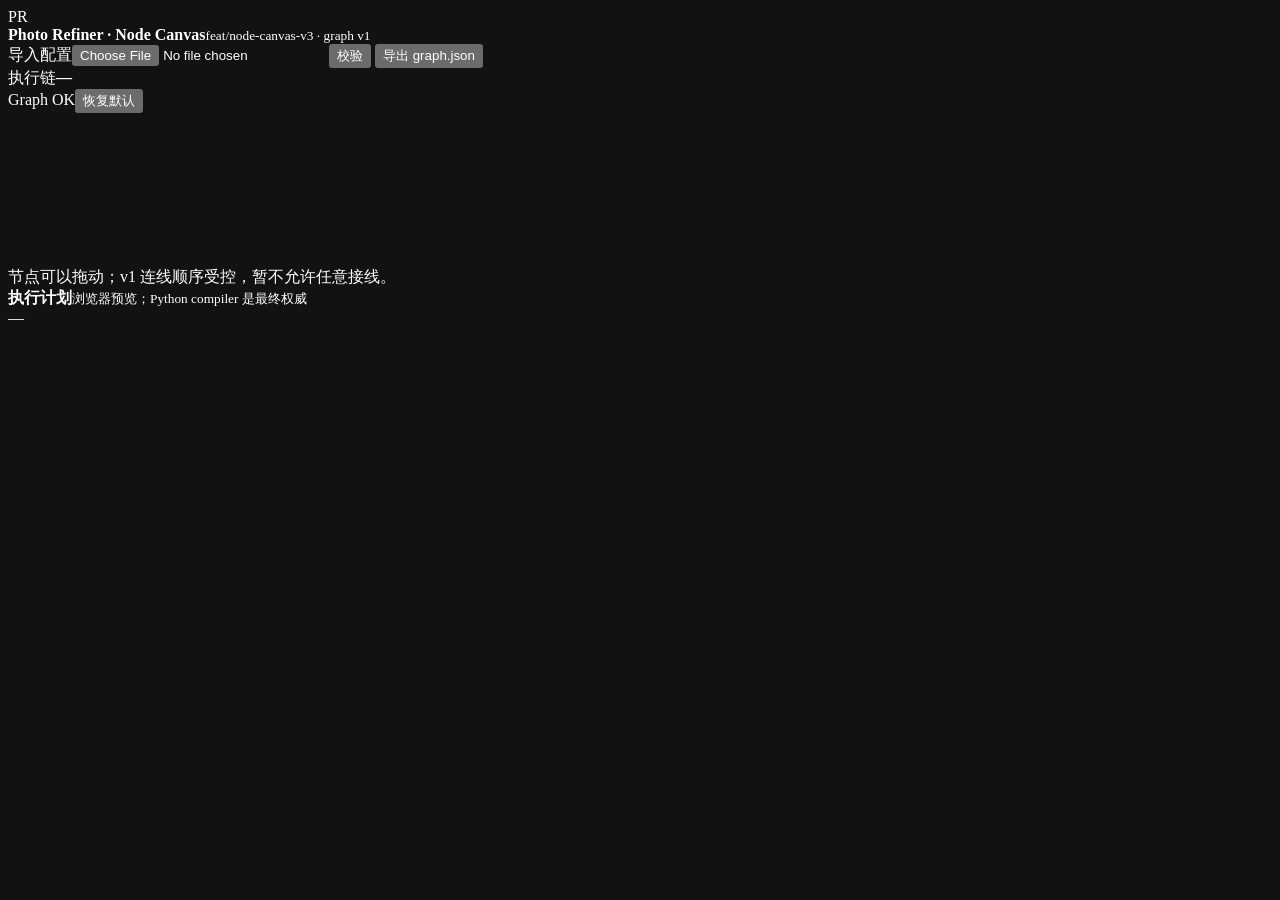
==== plugin/assets/node-canvas/index.html @ 80390dd8 "Bundle Node Canvas index.html in plugin assets" ====
<!doctype html>
<html lang="zh-CN">
<head>
  <meta charset="utf-8">
  <meta name="viewport" content="width=device-width,initial-scale=1">
  <meta name="color-scheme" content="dark">
  <title>Photo Refiner · Node Canvas</title>
  <link rel="stylesheet" href="styles.css">
</head>
<body>
  <div class="aurora"></div>
  <header class="topbar glass">
    <div class="brand">
      <span class="brand-mark">PR</span>
      <div><b>Photo Refiner · Node Canvas</b><small>feat/node-canvas-v3 · graph v1</small></div>
    </div>
    <div class="toolbar">
      <label class="file-btn">导入配置<input id="importConfig" type="file" accept="application/json,.json"></label>
      <button id="validateBtn">校验</button>
      <button id="exportBtn" class="primary">导出 graph.json</button>
    </div>
  </header>

  <main>
    <section class="summary glass">
      <div><span>执行链</span><strong id="planLine">—</strong></div>
      <div class="summary-actions"><span id="validationBadge" class="badge ok">Graph OK</span><button id="resetBtn" class="ghost">恢复默认</button></div>
    </section>

    <section id="canvas" class="canvas glass" aria-label="Node workflow canvas">
      <svg id="edges" class="edges" aria-hidden="true"></svg>
      <div id="nodes"></div>
      <div class="canvas-hint">节点可以拖动；v1 连线顺序受控，暂不允许任意接线。</div>
    </section>

    <section class="plan-panel glass">
      <div class="panel-head"><div><b>执行计划</b><small>浏览器预览；Python compiler 是最终权威</small></div><span id="planHash" class="mono">—</span></div>
      <ol id="planSteps"></ol>
    </section>
  </main>

  <template id="nodeTemplate">
    <article class="node glass-node">
      <header class="node-head"><span class="node-index"></span><div class="node-title"><b></b><small></small></div><span class="node-state"></span></header>
      <div class="node-body"></div>
    </article>
  </template>

  <script src="app.js"></script>
</body>
</html>
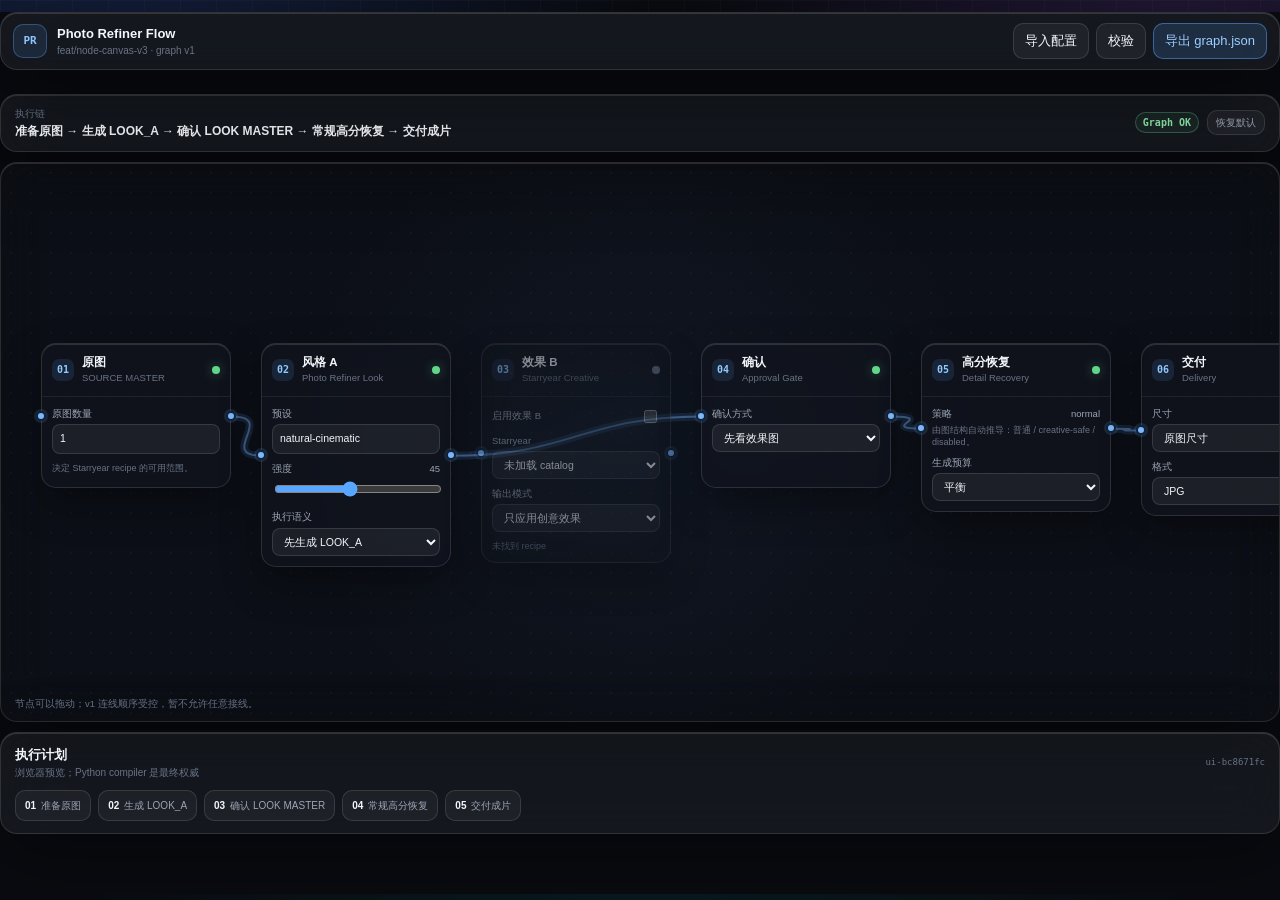
==== commit e0c1faff: "Rename canvas UI to Photo Refiner Flow" ====
--- a/plugin/assets/node-canvas/index.html
+++ b/plugin/assets/node-canvas/index.html
@@ -4,7 +4,7 @@
   <meta charset="utf-8">
   <meta name="viewport" content="width=device-width,initial-scale=1">
   <meta name="color-scheme" content="dark">
-  <title>Photo Refiner · Node Canvas</title>
+  <title>Photo Refiner Flow</title>
   <link rel="stylesheet" href="styles.css">
 </head>
 <body>
@@ -12,7 +12,7 @@
   <header class="topbar glass">
     <div class="brand">
       <span class="brand-mark">PR</span>
-      <div><b>Photo Refiner · Node Canvas</b><small>feat/node-canvas-v3 · graph v1</small></div>
+      <div><b>Photo Refiner Flow</b><small>feat/node-canvas-v3 · graph v1</small></div>
     </div>
     <div class="toolbar">
       <label class="file-btn">导入配置<input id="importConfig" type="file" accept="application/json,.json"></label>
--- a/plugin/assets/node-canvas/styles.css
+++ b/plugin/assets/node-canvas/styles.css
@@ -0,0 +1,2 @@
+:root{color-scheme:dark;--bg:#090b10;--ink:#f4f6fb;--muted:#9ca5b5;--faint:#697386;--line:rgba(255,255,255,.12);--glass:rgba(255,255,255,.055);--glass2:rgba(255,255,255,.085);--blue:#58a6ff;--cyan:#55d6d0;--purple:#b28dff;--green:#61d68a;--orange:#f2b66d;--danger:#ff7c70;--shadow:0 22px 70px rgba(0,0,0,.42);--sans:-apple-system,BlinkMacSystemFont,"SF Pro Text","PingFang SC","Segoe UI",sans-serif;--mono:ui-monospace,"SF Mono",Menlo,monospace}
+*{box-sizing:border-box}html,body{margin:0;min-height:100%;background:var(--bg);color:var(--ink);font:13px/1.5 var(--sans)}button,select,input{font:inherit;color:inherit}.aurora{position:fixed;inset:0;z-index:-2;background:radial-gradient(850px 520px at 9% -10%,rgba(63,117,255,.22),transparent 65%),radial-gradient(760px 480px at 92% 4%,rgba(162,91,255,.16),transparent 65%),radial-gradient(900px 580px at 50% 110%,rgba(0,195,185,.10),transparent 64%),var(--bg)}.aurora:after{content:"";position:absolute;inset:0;background-image:linear-gradient(rgba(255,255,255,.022) 1px,transparent 1px),linear-gradient(90deg,rgba(255,255,255,.022) 1px,transparent 1px);background-size:36px 36px;mask-image:linear-gradient(#000,transparent 92%)}.glass{border:1px solid var(--line);background:var(--glass);backdrop-filter:blur(25px) saturate(150%);-webkit-backdrop-filter:blur(25px) saturate(150%);box-shadow:inset 0 1px 0 rgba(255,255,255,.13),var(--shadow);border-radius:17px}.topbar{position:sticky;z-index:20;top:12px;max-width:1360px;margin:12px auto 0;padding:10px 12px;display:flex;align-items:center;justify-content:space-between;gap:12px}.brand{display:flex;align-items:center;gap:10px}.brand-mark{width:34px;height:34px;border:1px solid rgba(88,166,255,.34);border-radius:10px;display:grid;place-items:center;color:#8cc4ff;background:rgba(88,166,255,.12);font:700 11px var(--mono)}.brand b{display:block}.brand small,.panel-head small{display:block;color:var(--faint);font-size:10px}.toolbar{display:flex;gap:7px;align-items:center}.toolbar button,.file-btn,.ghost{border:1px solid var(--line);background:rgba(255,255,255,.05);border-radius:10px;padding:7px 11px;cursor:pointer}.file-btn input{display:none}.toolbar .primary{border-color:rgba(88,166,255,.48);background:rgba(88,166,255,.16);color:#9dceff}button:hover,.file-btn:hover{background:rgba(255,255,255,.09)}main{max-width:1360px;margin:0 auto;padding:14px 0 60px}.summary{margin:10px 0;padding:11px 14px;display:flex;justify-content:space-between;align-items:center;gap:10px}.summary span{color:var(--faint);font-size:10px;display:block}.summary strong{font-size:12px}.summary-actions{display:flex;align-items:center;gap:8px}.badge{padding:4px 7px;border-radius:999px;border:1px solid var(--line);font:600 10px var(--mono)}.badge.ok{color:#8ce7aa;border-color:rgba(97,214,138,.34);background:rgba(97,214,138,.08)}.badge.bad{color:#ff9b91;border-color:rgba(255,124,112,.35);background:rgba(255,124,112,.08)}.ghost{padding:4px 8px;color:var(--muted);font-size:10px}.canvas{height:560px;position:relative;overflow:auto;background:linear-gradient(rgba(255,255,255,.018),rgba(255,255,255,.018)),radial-gradient(circle at center,rgba(88,166,255,.045),transparent 50%)}.canvas:before{content:"";position:absolute;inset:0;background-image:radial-gradient(circle,rgba(255,255,255,.12) 1px,transparent 1.2px);background-size:20px 20px;opacity:.26;pointer-events:none}.edges{position:absolute;inset:0;width:1300px;height:560px;overflow:visible;pointer-events:none}.edge{fill:none;stroke:rgba(120,172,240,.46);stroke-width:2}.edge-glow{fill:none;stroke:rgba(88,166,255,.14);stroke-width:8}.node{position:absolute;width:190px;min-height:145px;border:1px solid var(--line);border-radius:15px;background:rgba(17,20,29,.82);backdrop-filter:blur(20px);box-shadow:inset 0 1px 0 rgba(255,255,255,.13),0 16px 38px rgba(0,0,0,.35);user-select:none}.node.dragging{box-shadow:0 22px 52px rgba(0,0,0,.5),0 0 0 1px rgba(88,166,255,.45)}.node.disabled{opacity:.52}.node-head{display:flex;align-items:center;gap:8px;padding:10px;border-bottom:1px solid rgba(255,255,255,.07);cursor:grab}.node-index{width:22px;height:22px;border-radius:7px;background:rgba(88,166,255,.12);color:#91c9ff;display:grid;place-items:center;font:700 10px var(--mono)}.node-title{flex:1;min-width:0}.node-title b{display:block;font-size:11.5px}.node-title small{display:block;color:var(--faint);font-size:9.5px}.node-state{width:8px;height:8px;border-radius:50%;background:var(--green);box-shadow:0 0 12px rgba(97,214,138,.45)}.node.disabled .node-state{background:var(--faint);box-shadow:none}.node-body{padding:10px}.field{margin-bottom:8px}.field:last-child{margin-bottom:0}.field label{display:flex;align-items:center;justify-content:space-between;color:var(--muted);font-size:9.5px;margin-bottom:3px}.field select,.field input[type=number],.field input[type=text]{width:100%;border:1px solid var(--line);background:rgba(255,255,255,.055);border-radius:8px;padding:6px 7px;outline:none;font-size:10.5px}.field select:focus,.field input:focus{border-color:rgba(88,166,255,.6)}.field input[type=range]{width:100%;accent-color:var(--blue)}.hint{color:var(--faint);font-size:9px;line-height:1.35}.port{position:absolute;top:50%;width:10px;height:10px;border-radius:50%;background:#79b9ff;border:2px solid #172234;transform:translateY(-50%);box-shadow:0 0 0 2px rgba(88,166,255,.15)}.port.in{left:-6px}.port.out{right:-6px}.canvas-hint{position:absolute;left:14px;bottom:10px;color:var(--faint);font-size:9.5px;pointer-events:none}.plan-panel{margin-top:10px;padding:12px 14px}.panel-head{display:flex;justify-content:space-between;align-items:center}.mono{font:9px var(--mono);color:var(--faint);max-width:240px;white-space:nowrap;overflow:hidden;text-overflow:ellipsis}.plan-panel ol{margin:10px 0 0;padding:0;list-style:none;display:flex;gap:7px;flex-wrap:wrap}.plan-panel li{border:1px solid var(--line);border-radius:10px;background:rgba(255,255,255,.045);padding:7px 9px;font-size:10px;color:var(--muted)}.plan-panel li strong{color:var(--ink);font-weight:650;margin-right:5px}.plan-panel li.wait{border-color:rgba(242,182,109,.35);background:rgba(242,182,109,.07)}@media(max-width:900px){.topbar,main{margin-left:10px;margin-right:10px}.topbar{align-items:flex-start}.toolbar{flex-wrap:wrap;justify-content:flex-end}.canvas{height:690px}.edges{height:690px}}
